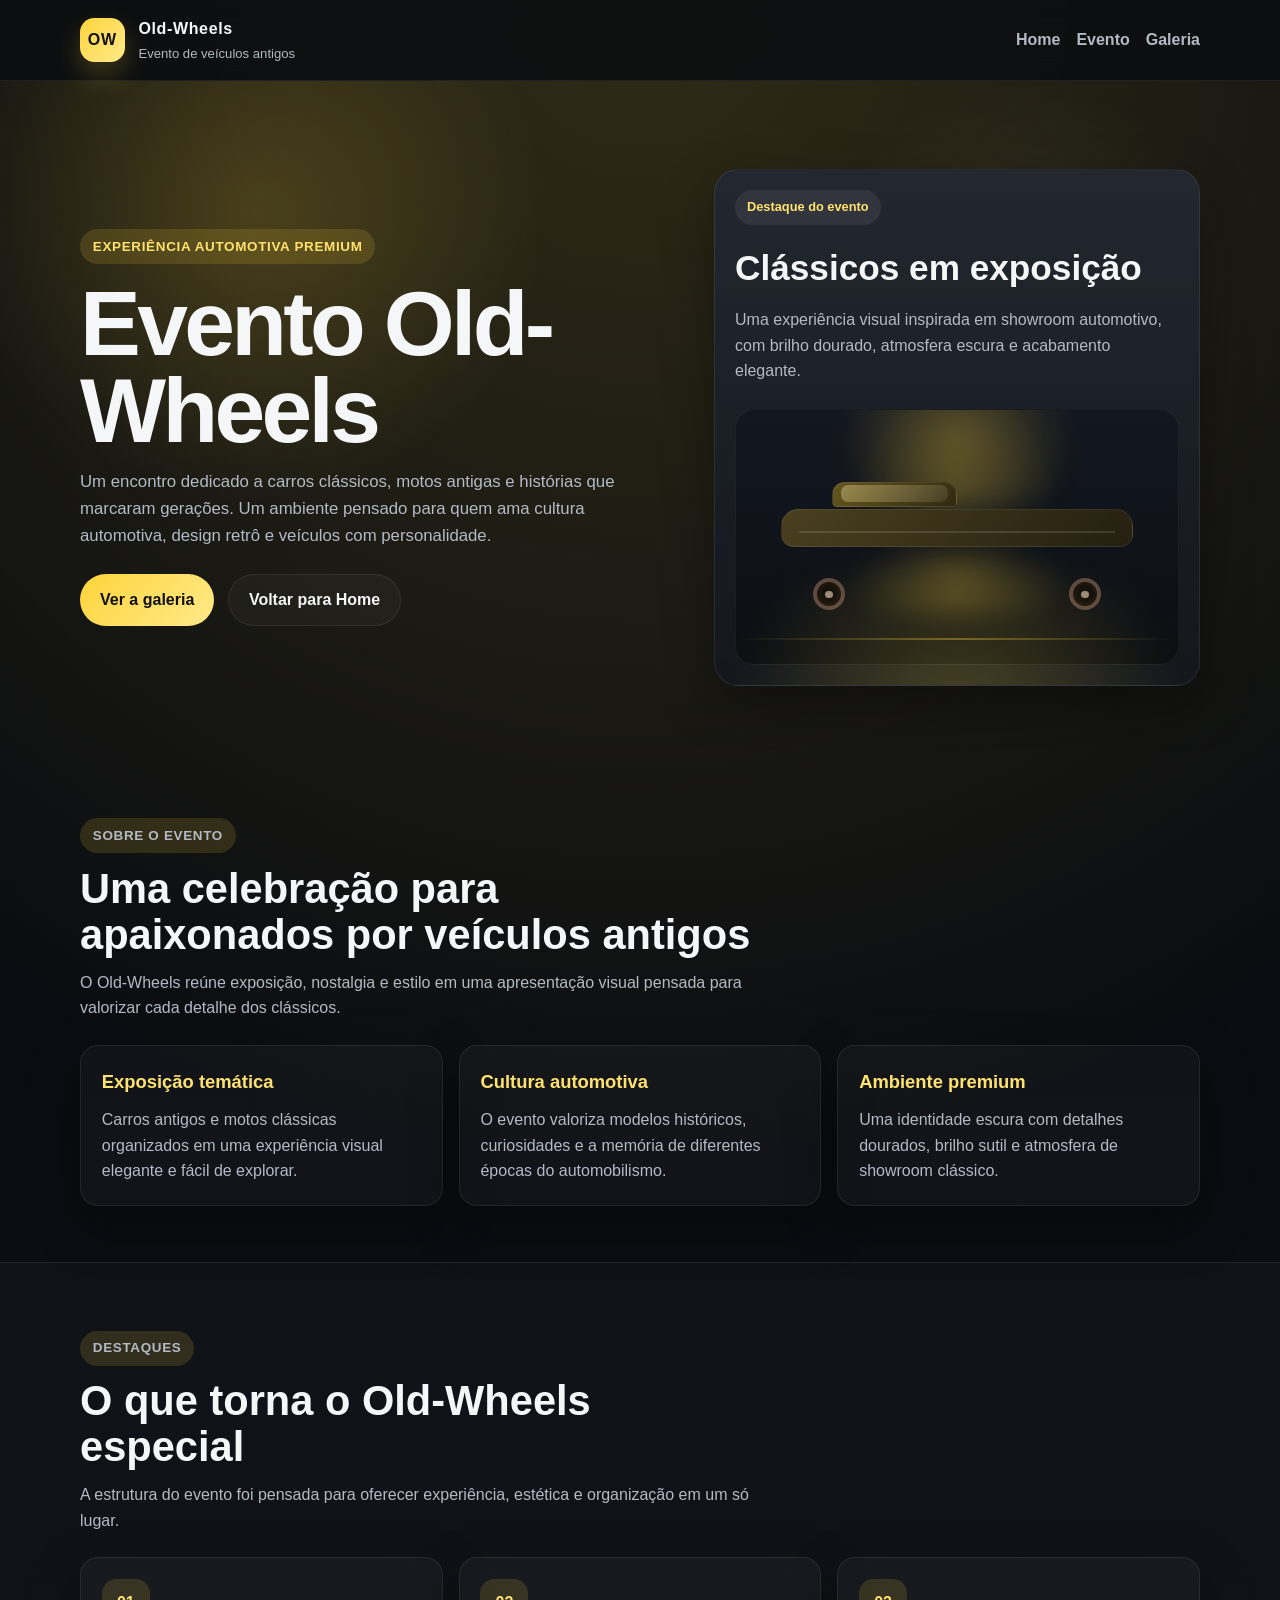
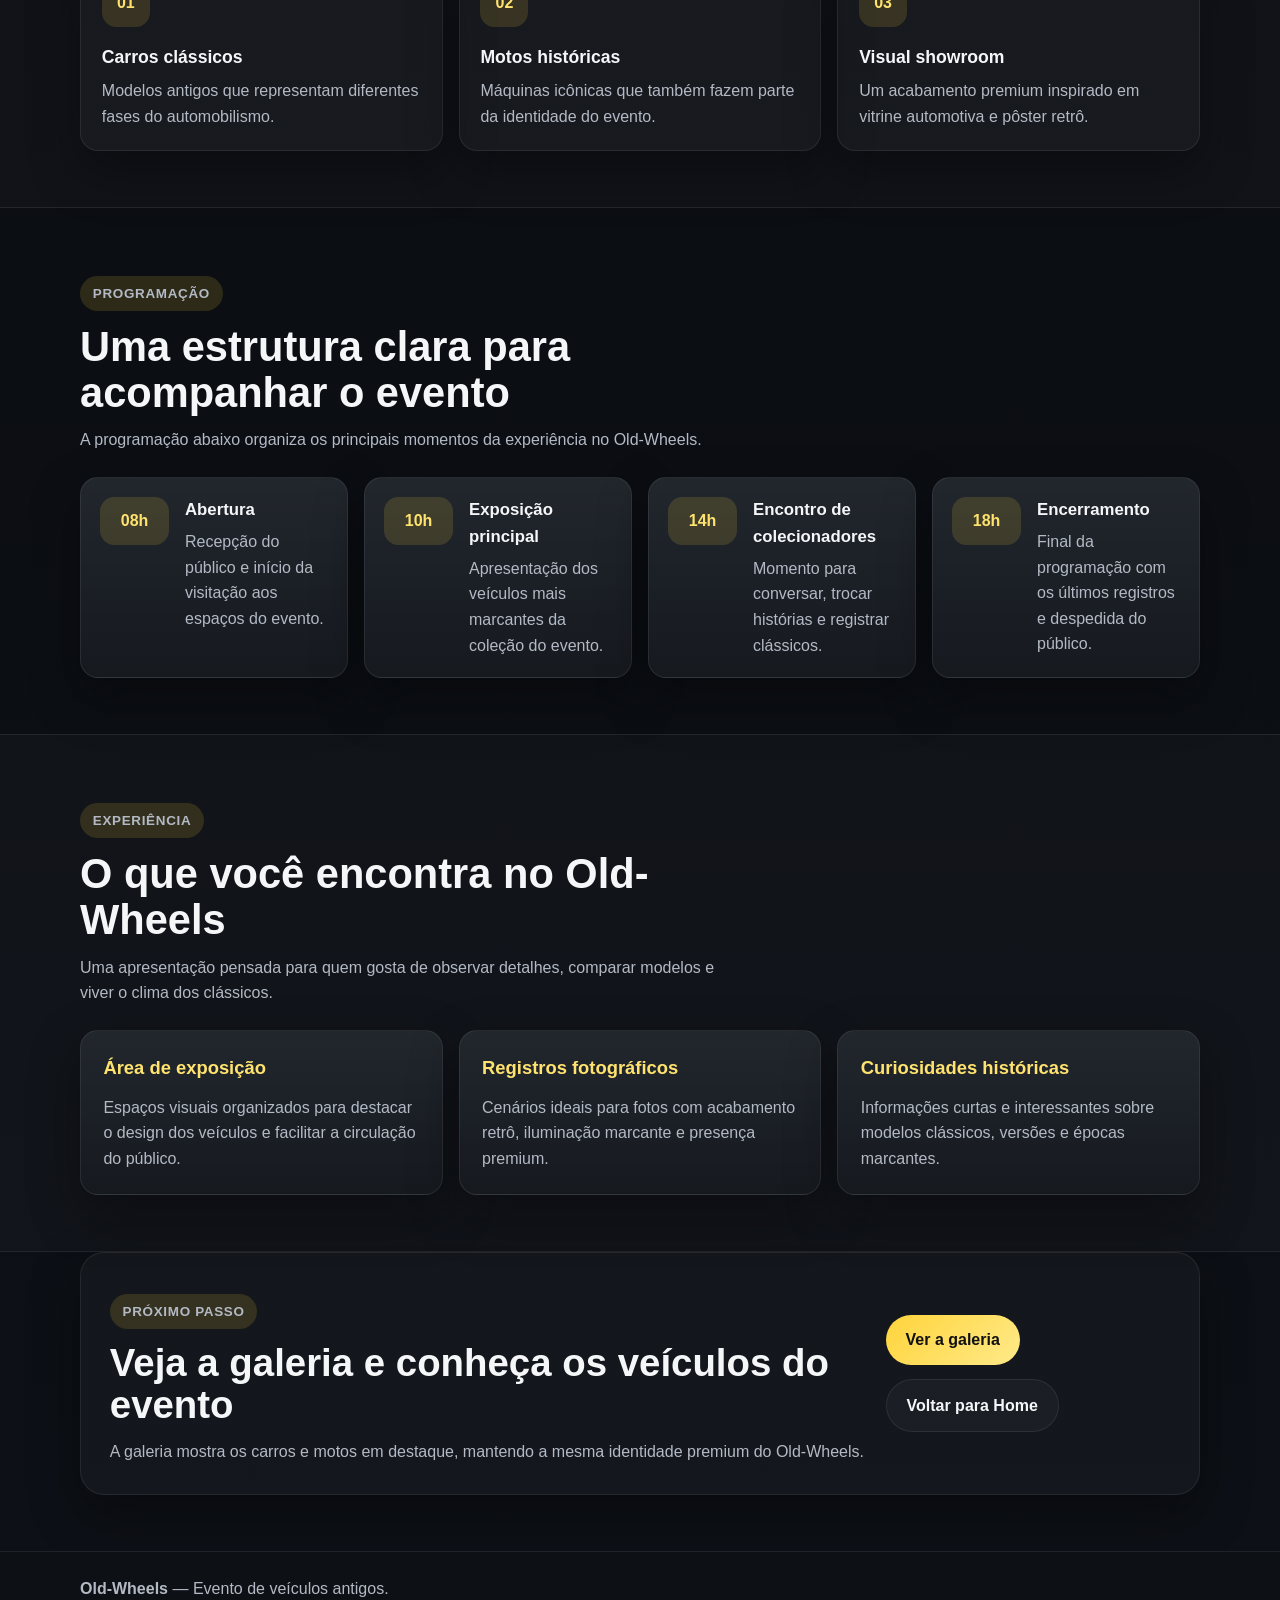
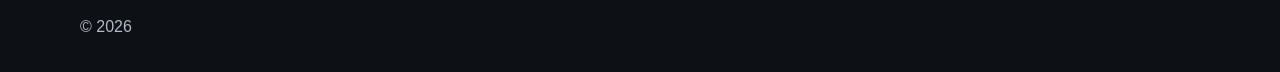
==== src/pages/events.html @ 1a895050 "mudança" ====
<!DOCTYPE html>
<html lang="pt-BR">
<head>
<meta charset="UTF-8">
<meta name="viewport" content="width=device-width, initial-scale=1.0">

<title>Old-Wheels | Evento</title>
<meta
name="description"
content="Página do evento Old-Wheels com apresentação, programação, destaques e experiência visual premium."
>

<link rel="stylesheet" href="../index.css">
<link rel="stylesheet" href="../css/responsive.css">
<link rel="stylesheet" href="../css/header.css">
<link rel="stylesheet" href="../css/footer.css">
<link rel="stylesheet" href="../css/events.css">
</head>
<body>

<a class="skip-link" href="#conteudo-principal">Pular para o conteúdo principal</a>

<!-- HEADER -->
<header class="header" id="topo">
<div class="container header-content">
<a href="../index.html" class="logo" aria-label="Ir para a página inicial Old-Wheels">
<span class="logo-mark">OW</span>
<span class="logo-text">
<strong>Old-Wheels</strong>
<small>Evento de veículos antigos</small>
</span>
</a>

<nav class="nav" aria-label="Navegação principal">
<a href="../index.html">Home</a>
<a href="events.html">Evento</a>
<a href="gallery.html">Galeria</a>
</nav>
</div>
</header>

<main id="conteudo-principal">

<!-- HERO -->
<section class="hero event-hero">
<div class="container hero-content">
<div class="hero-text">
<p class="tag">Experiência automotiva premium</p>
<h1>Evento Old-Wheels</h1>
<p class="hero-description">
Um encontro dedicado a carros clássicos, motos antigas e histórias
que marcaram gerações. Um ambiente pensado para quem ama cultura automotiva,
design retrô e veículos com personalidade.
</p>

<div class="hero-actions">
<a href="gallery.html" class="btn btn-primary">Ver a galeria</a>
<a href="../index.html" class="btn btn-secondary">Voltar para Home</a>
</div>
</div>

<div class="hero-visual" aria-hidden="true">
<div class="hero-card event-card">
<span class="hero-card-label">Destaque do evento</span>
<h2>Clássicos em exposição</h2>
<p>
Uma experiência visual inspirada em showroom automotivo, com brilho
dourado, atmosfera escura e acabamento elegante.
</p>

<div class="event-preview">
<div class="event-spotlight"></div>
<div class="event-floor"></div>

<div class="event-car">
<div class="event-car-glow"></div>
<div class="event-car-body"></div>
<div class="event-car-top"></div>
<div class="event-car-window"></div>
<div class="event-car-line"></div>
<div class="event-wheel event-wheel-left"></div>
<div class="event-wheel event-wheel-right"></div>
</div>
</div>
</div>
</div>
</div>
</section>

<!-- SOBRE O EVENTO -->
<section class="section">
<div class="container">
<div class="section-header">
<p class="section-tag">Sobre o evento</p>
<h2>Uma celebração para apaixonados por veículos antigos</h2>
<p>
O Old-Wheels reúne exposição, nostalgia e estilo em uma apresentação
visual pensada para valorizar cada detalhe dos clássicos.
</p>
</div>

<div class="about-grid">
<article class="about-card">
<h3>Exposição temática</h3>
<p>
Carros antigos e motos clássicas organizados em uma experiência visual
elegante e fácil de explorar.
</p>
</article>

<article class="about-card">
<h3>Cultura automotiva</h3>
<p>
O evento valoriza modelos históricos, curiosidades e a memória de
diferentes épocas do automobilismo.
</p>
</article>

<article class="about-card">
<h3>Ambiente premium</h3>
<p>
Uma identidade escura com detalhes dourados, brilho sutil e atmosfera
de showroom clássico.
</p>
</article>
</div>
</div>
</section>

<!-- DESTAQUES -->
<section class="section section-dark">
<div class="container">
<div class="section-header">
<p class="section-tag">Destaques</p>
<h2>O que torna o Old-Wheels especial</h2>
<p>
A estrutura do evento foi pensada para oferecer experiência, estética e
organização em um só lugar.
</p>
</div>

<div class="features-grid">
<article class="feature-card">
<span class="feature-number">01</span>
<h3>Carros clássicos</h3>
<p>Modelos antigos que representam diferentes fases do automobilismo.</p>
</article>

<article class="feature-card">
<span class="feature-number">02</span>
<h3>Motos históricas</h3>
<p>Máquinas icônicas que também fazem parte da identidade do evento.</p>
</article>

<article class="feature-card">
<span class="feature-number">03</span>
<h3>Visual showroom</h3>
<p>Um acabamento premium inspirado em vitrine automotiva e pôster retrô.</p>
</article>
</div>
</div>
</section>

<!-- PROGRAMAÇÃO -->
<section class="section">
<div class="container">
<div class="section-header">
<p class="section-tag">Programação</p>
<h2>Uma estrutura clara para acompanhar o evento</h2>
<p>
A programação abaixo organiza os principais momentos da experiência no Old-Wheels.
</p>
</div>

<div class="schedule">
<article class="schedule-item">
<span class="schedule-time">08h</span>
<div>
<h3>Abertura</h3>
<p>Recepção do público e início da visitação aos espaços do evento.</p>
</div>
</article>

<article class="schedule-item">
<span class="schedule-time">10h</span>
<div>
<h3>Exposição principal</h3>
<p>Apresentação dos veículos mais marcantes da coleção do evento.</p>
</div>
</article>

<article class="schedule-item">
<span class="schedule-time">14h</span>
<div>
<h3>Encontro de colecionadores</h3>
<p>Momento para conversar, trocar histórias e registrar clássicos.</p>
</div>
</article>

<article class="schedule-item">
<span class="schedule-time">18h</span>
<div>
<h3>Encerramento</h3>
<p>Final da programação com os últimos registros e despedida do público.</p>
</div>
</article>
</div>
</div>
</section>

<!-- EXPERIÊNCIA -->
<section class="section section-dark">
<div class="container">
<div class="section-header">
<p class="section-tag">Experiência</p>
<h2>O que você encontra no Old-Wheels</h2>
<p>
Uma apresentação pensada para quem gosta de observar detalhes, comparar modelos
e viver o clima dos clássicos.
</p>
</div>

<div class="experience-grid">
<article class="experience-card">
<h3>Área de exposição</h3>
<p>
Espaços visuais organizados para destacar o design dos veículos e facilitar
a circulação do público.
</p>
</article>

<article class="experience-card">
<h3>Registros fotográficos</h3>
<p>
Cenários ideais para fotos com acabamento retrô, iluminação marcante e presença premium.
</p>
</article>

<article class="experience-card">
<h3>Curiosidades históricas</h3>
<p>
Informações curtas e interessantes sobre modelos clássicos, versões e épocas marcantes.
</p>
</article>
</div>
</div>
</section>

<!-- CTA FINAL -->
<section class="section section-cta">
<div class="container cta">
<div>
<p class="section-tag">Próximo passo</p>
<h2>Veja a galeria e conheça os veículos do evento</h2>
<p>
A galeria mostra os carros e motos em destaque, mantendo a mesma identidade
premium do Old-Wheels.
</p>
</div>

<div class="cta-actions">
<a href="gallery.html" class="btn btn-primary">Ver a galeria</a>
<a href="../index.html" class="btn btn-secondary">Voltar para Home</a>
</div>
</div>
</section>

</main>

<!-- FOOTER -->
<footer class="footer">
<div class="container footer-content">
<p><strong>Old-Wheels</strong> — Evento de veículos antigos.</p>
<p>© 2026</p>
</div>
</footer>

</body>
</html>
---- src/index.css ----
:root{
    --bg: #0b0d10;
    --bg-soft: #11151b;
    --surface: #161b22;
    --surface-2: #1d232d;

    --text: #f4f6f8;
    --muted: #b3bac5;

    --accent: #ffd43b;
    --accent-2: #ffea8a;
    --accent-soft: rgba(255, 212, 59, 0.14);

    --border: rgba(255,255,255,0.08);
    --shadow: 0 20px 50px rgba(0,0,0,0.35);
    --radius: 18px;
    --container: 1120px;
}

*{
    margin: 0;
    padding: 0;
    box-sizing: border-box;
}

html{
    scroll-behavior: smooth;
}

body{
    font-family: Arial, Helvetica, sans-serif;
    background:
        radial-gradient(circle at top, rgba(255, 212, 59, 0.16), transparent 35%),
        linear-gradient(180deg, #090b0f 0%, #0d1016 100%);
    color: var(--text);
    line-height: 1.6;
    min-height: 100vh;
}

a{
    color: inherit;
    text-decoration: none;
}

img{
    max-width: 100%;
    display: block;
}

.container{
    width: min(100% - 2rem, var(--container));
    margin-inline: auto;
}

:focus-visible{
    outline: 3px solid var(--accent-2);
    outline-offset: 4px;
}

.skip-link{
    position: absolute;
    left: 1rem;
    top: -4rem;
    background: linear-gradient(135deg, var(--accent), var(--accent-2));
    color: #111;
    padding: 0.75rem 1rem;
    border-radius: 999px;
    z-index: 1000;
    transition: top 0.25s ease;
    font-weight: 700;
}

.skip-link:focus{
    top: 1rem;
}


/* BUTTONS */
.btn{
    display: inline-flex;
    align-items: center;
    justify-content: center;
    min-height: 2.9rem;
    padding: 0.78rem 1.25rem;
    border-radius: 999px;
    font-weight: 700;
    transition: transform 0.25s ease, background-color 0.25s ease, border-color 0.25s ease;
}

.btn:hover,
.btn:focus-visible{
    transform: translateY(-2px);
}

.btn-primary{
    background: linear-gradient(135deg, var(--accent), var(--accent-2));
    color: #111;
}

.btn-primary:hover{
    background: linear-gradient(135deg, #ffe36e, #fff0a8);
}

.btn-secondary{
    border: 1px solid var(--border);
    background: rgba(255,255,255,0.03);
    color: var(--text);
}

.btn-secondary:hover{
    border-color: rgba(255, 212, 59, 0.45);
}

/* HERO */
.hero{
    position: relative;
    overflow: hidden;
    padding: 4.5rem 0 3rem;
}

.hero::before{
    content: "";
    position: absolute;
    inset: 0;
    background:
        radial-gradient(circle at 20% 20%, rgba(255,212,59,0.18), transparent 25%),
        radial-gradient(circle at 80% 30%, rgba(255,234,138,0.08), transparent 18%);
    pointer-events: none;
}

.hero-content{
    position: relative;
    display: grid;
    gap: 2rem;
    align-items: center;
}

.tag,
.section-tag{
    display: inline-flex;
    width: fit-content;
    align-items: center;
    padding: 0.42rem 0.8rem;
    border-radius: 999px;
    background: var(--accent-soft);
    color: #ffe36e;
    font-size: 0.84rem;
    font-weight: 700;
    letter-spacing: 0.05em;
    text-transform: uppercase;
}

.hero h1{
    margin-top: 1rem;
    font-size: clamp(2.8rem, 8vw, 5.7rem);
    line-height: 0.95;
    letter-spacing: -0.04em;
    animation: fadeUp 0.9s ease both;
}

.hero-description{
    margin-top: 1rem;
    max-width: 38rem;
    color: var(--muted);
    font-size: 1.05rem;
    animation: fadeUp 1s ease 0.08s both;
}

.hero-actions{
    display: flex;
    flex-direction: column;
    gap: 0.85rem;
    margin-top: 1.5rem;
    animation: fadeUp 1s ease 0.16s both;
}

.hero-visual{
    display: grid;
    place-items: center;
    min-height: 24rem;
}

.hero-card{
    position: relative;
    width: 100%;
    max-width: 31rem;
    padding: 1.25rem;
    border-radius: 1.5rem;
    border: 1px solid var(--border);
    background:
        linear-gradient(180deg, rgba(255,255,255,0.06), rgba(255,255,255,0.02)),
        linear-gradient(180deg, #151922, #0f1318);
    box-shadow: var(--shadow);
    overflow: hidden;
    animation: float 6s ease-in-out infinite;
}

.hero-card::after{
    content: "";
    position: absolute;
    inset: auto -15% -35% -15%;
    height: 55%;
    background: radial-gradient(circle, rgba(255,212,59,0.24), transparent 65%);
    filter: blur(18px);
    pointer-events: none;
}

.hero-card-label{
    display: inline-flex;
    padding: 0.45rem 0.75rem;
    border-radius: 999px;
    background: rgba(255,255,255,0.07);
    color: #ffe36e;
    font-size: 0.8rem;
    font-weight: 700;
}

.hero-card h2{
    margin-top: 0.95rem;
    font-size: clamp(1.6rem, 4vw, 2.2rem);
}

.hero-card p{
    margin-top: 0.65rem;
    color: var(--muted);
}

/* CAR ILLUSTRATION */
.car-illustration{
    position: relative;
    height: 15rem;
    margin-top: 1.5rem;
    display: grid;
    place-items: center;
}

.car-glow{
    position: absolute;
    width: min(100%, 24rem);
    height: 7rem;
    border-radius: 50%;
    background: radial-gradient(circle, rgba(255,212,59,0.28), transparent 70%);
    filter: blur(10px);
    animation: pulse 3.5s ease-in-out infinite;
}

.car-body{
    position: absolute;
    left: 1rem;
    right: 1rem;
    top: 2.1rem;
    height: 2.25rem;
    border-radius: 1.05rem 1.05rem 0.9rem 0.9rem;
    background: linear-gradient(135deg, #3f3a27, #231f12);
    border: 1px solid rgba(255,255,255,0.08);
}

.car-top{
    position: absolute;
    left: 4rem;
    top: 1rem;
    width: 7.7rem;
    height: 1.5rem;
    border-radius: 0.8rem 0.8rem 0.3rem 0.3rem;
    background: linear-gradient(135deg, #5a5636, #2f2b18);
    border: 1px solid rgba(255,255,255,0.08);
}

.car-window{
    position: absolute;
    left: 4.55rem;
    top: 1.15rem;
    width: 6.6rem;
    height: 1.05rem;
    border-radius: 0.5rem;
    background: linear-gradient(135deg, rgba(255, 240, 168, 0.32), rgba(255,255,255,0.08));
}

.car-line{
    position: absolute;
    left: 2.1rem;
    right: 2.1rem;
    top: 3.06rem;
    height: 0.08rem;
    background: rgba(255,255,255,0.12);
}

.wheel{
    position: absolute;
    bottom: 0.15rem;
    width: 2rem;
    height: 2rem;
    border-radius: 50%;
    background: #0e0b0a;
    border: 0.3rem solid #5a473f;
    box-shadow: inset 0 0 0 0.24rem #17100d;
    animation: spin 7s linear infinite;
}

.wheel::after{
    content: "";
    position: absolute;
    inset: 35%;
    border-radius: 50%;
    background: #9b877a;
}

.wheel-left{
    left: 3rem;
}

.wheel-right{
    right: 3rem;
}

/* SECTIONS */
.section{
    padding: 3.5rem 0;
}

.section-dark{
    background: rgba(255,255,255,0.02);
    border-top: 1px solid var(--border);
    border-bottom: 1px solid var(--border);
}

.section-header{
    max-width: 42rem;
}

.section-header h2{
    margin-top: 0.8rem;
    font-size: clamp(1.7rem, 4vw, 2.6rem);
    line-height: 1.1;
}

.section-header p{
    margin-top: 0.75rem;
    color: var(--muted);
}

/* ABOUT */
.about-grid{
    display: grid;
    gap: 1rem;
    margin-top: 1.5rem;
}

.about-card,
.feature-card,
.schedule-item,
.cta{
    border: 1px solid var(--border);
    background: rgba(255,255,255,0.03);
    box-shadow: var(--shadow);
}

.about-card{
    padding: 1.3rem;
    border-radius: var(--radius);
}

.about-card h3{
    font-size: 1.15rem;
    color: #ffe36e;
}

.about-card p{
    margin-top: 0.7rem;
    color: var(--muted);
}

/* FEATURES */
.features-grid{
    display: grid;
    gap: 1rem;
    margin-top: 1.5rem;
}

.feature-card{
    border-radius: var(--radius);
    padding: 1.3rem;
    transition: transform 0.25s ease, border-color 0.25s ease, background-color 0.25s ease;
}

.feature-card:hover{
    transform: translateY(-4px);
    border-color: rgba(255, 212, 59, 0.24);
    background: rgba(255,255,255,0.05);
}

.feature-number{
    display: inline-flex;
    align-items: center;
    justify-content: center;
    width: 3rem;
    height: 3rem;
    border-radius: 0.9rem;
    background: var(--accent-soft);
    color: #ffe36e;
    font-weight: 900;
}

.feature-card h3{
    margin-top: 1rem;
    font-size: 1.1rem;
}

.feature-card p{
    margin-top: 0.45rem;
    color: var(--muted);
}

/* SCHEDULE */
.schedule{
    display: grid;
    gap: 1rem;
    margin-top: 1.5rem;
}

.schedule-item{
    display: grid;
    grid-template-columns: auto 1fr;
    gap: 1rem;
    align-items: start;
    border-radius: var(--radius);
    padding: 1.2rem;
}

.schedule-time{
    display: inline-flex;
    align-items: center;
    justify-content: center;
    min-width: 4.3rem;
    padding: 0.7rem 0.85rem;
    border-radius: 0.9rem;
    background: var(--accent-soft);
    color: #ffe36e;
    font-weight: 900;
}

.schedule-item h3{
    font-size: 1.05rem;
}

.schedule-item p{
    margin-top: 0.3rem;
    color: var(--muted);
}

/* CTA */
.section-cta{
    padding-top: 0;
}

.cta{
    display: flex;
    flex-direction: column;
    gap: 1.2rem;
    align-items: flex-start;
    justify-content: space-between;
    border-radius: 1.5rem;
    padding: 1.4rem;
}

.cta h2{
    margin-top: 0.8rem;
    font-size: clamp(1.7rem, 4vw, 2.4rem);
    line-height: 1.1;
}

.cta p{
    margin-top: 0.8rem;
    color: var(--muted);
}

.cta-actions{
    display: flex;
    flex-direction: column;
    gap: 0.85rem;
}


/* ANIMATIONS */
@keyframes fadeUp{
    from{
        opacity: 0;
        transform: translateY(1rem);
    }
    to{
        opacity: 1;
        transform: translateY(0);
    }
}

@keyframes float{
    0%, 100%{
        transform: translateY(0);
    }
    50%{
        transform: translateY(-0.5rem);
    }
}

@keyframes pulse{
    0%, 100%{
        opacity: 0.7;
        transform: scale(1);
    }
    50%{
        opacity: 1;
        transform: scale(1.04);
    }
}

@keyframes spin{
    from{
        transform: rotate(0deg);
    }
    to{
        transform: rotate(360deg);
    }
}
---- src/css/responsive.css ----
/* RESPONSIVE */
@media (min-width: 48rem){
    .hero{
        padding: 5.5rem 0 4rem;
    }

    .hero-content{
        grid-template-columns: 1.1fr 0.9fr;
        gap: 2.5rem;
    }

    .hero-actions{
        flex-direction: row;
        flex-wrap: wrap;
    }

    .about-grid{
        grid-template-columns: repeat(3, minmax(0, 1fr));
    }

    .features-grid{
        grid-template-columns: repeat(3, minmax(0, 1fr));
    }

    .schedule{
        grid-template-columns: repeat(2, minmax(0, 1fr));
    }

    .cta,
    .footer-content{
        flex-direction: row;
        align-items: center;
    }

    .cta-actions{
        flex-direction: row;
        flex-wrap: wrap;
    }
}

@media (min-width: 64rem){
    .schedule{
        grid-template-columns: repeat(4, minmax(0, 1fr));
    }

    .cta{
        padding: 1.8rem;
    }
}
---- src/css/header.css ----
/* HEADER */
.header{
    position: sticky;
    top: 0;
    z-index: 50;
    background: rgba(11, 13, 16, 0.88);
    backdrop-filter: blur(12px);
    border-bottom: 1px solid var(--border);
}

.header-content{
    display: flex;
    align-items: center;
    justify-content: space-between;
    gap: 1rem;
    padding: 1rem 0;
    flex-wrap: wrap;
}

.logo{
    display: flex;
    align-items: center;
    gap: 0.85rem;
}

.logo-mark{
    width: 2.8rem;
    height: 2.8rem;
    display: grid;
    place-items: center;
    border-radius: 0.9rem;
    background: linear-gradient(135deg, var(--accent), var(--accent-2));
    color: #111;
    font-weight: 900;
    letter-spacing: 0.05em;
    box-shadow: 0 12px 28px rgba(255, 212, 59, 0.22);
}

.logo-text{
    display: grid;
    gap: 0.1rem;
}

.logo-text strong{
    font-size: 1rem;
    letter-spacing: 0.04em;
}

.logo-text small{
    color: var(--muted);
    font-size: 0.82rem;
}

.nav{
    display: flex;
    align-items: center;
    gap: 1rem;
    flex-wrap: wrap;
}

.nav a{
    position: relative;
    color: var(--muted);
    font-weight: 700;
    padding: 0.35rem 0;
    transition: color 0.25s ease;
}

.nav a::after{
    content: "";
    position: absolute;
    left: 0;
    bottom: -0.15rem;
    width: 0;
    height: 2px;
    background: var(--accent);
    transition: width 0.25s ease;
}

.nav a:hover,
.nav a:focus-visible{
    color: var(--text);
}

.nav a:hover::after,
.nav a:focus-visible::after{
    width: 100%;
}
---- src/css/footer.css ----
/* FOOTER */
.footer{
    border-top: 1px solid var(--border);
    background: #0d1014;
    padding: 1.5rem 0 2rem;
}

.footer-content{
    display: flex;
    flex-direction: column;
    gap: 0.8rem;
    align-items: flex-start;
    justify-content: space-between;
    color: var(--muted);
}
---- src/css/events.css ----
.event-hero{
padding-bottom: 4rem;
}

.event-card{
min-height: 25rem;
}

.event-preview{
position: relative;
height: 15rem;
margin-top: 1.6rem;
display: grid;
place-items: center;
overflow: hidden;
border-radius: 1.2rem;
border: 1px solid rgba(255,255,255,0.05);
background:
radial-gradient(circle at 50% 30%, rgba(255,212,59,0.13), transparent 35%),
linear-gradient(180deg, #131720, #0c0f13);
}

.event-spotlight{
position: absolute;
top: -2rem;
width: 70%;
height: 8rem;
border-radius: 50%;
background: radial-gradient(circle, rgba(255,212,59,0.28), transparent 70%);
filter: blur(10px);
}

.event-floor{
position: absolute;
left: 0;
right: 0;
bottom: 1.5rem;
height: 2px;
background: linear-gradient(90deg, transparent, rgba(255,212,59,0.35), transparent);
}

.event-car{
position: relative;
width: min(100%, 24rem);
height: 9.5rem;
}

.event-car-glow{
position: absolute;
left: 10%;
right: 10%;
bottom: 0;
height: 3.5rem;
border-radius: 50%;
background: radial-gradient(circle, rgba(255,212,59,0.28), transparent 70%);
filter: blur(12px);
}

.event-car-body{
position: absolute;
left: 1rem;
right: 1rem;
top: 3rem;
height: 2.35rem;
border-radius: 1.1rem 1.1rem 0.8rem 0.8rem;
background: linear-gradient(135deg, #4a401f, #241f10);
border: 1px solid rgba(255,255,255,0.08);
}

.event-car-top{
position: absolute;
left: 4.2rem;
top: 1.3rem;
width: 7.8rem;
height: 1.55rem;
border-radius: 0.8rem 0.8rem 0.3rem 0.3rem;
background: linear-gradient(135deg, #66571f, #302911);
border: 1px solid rgba(255,255,255,0.08);
}

.event-car-window{
position: absolute;
left: 4.75rem;
top: 1.48rem;
width: 6.7rem;
height: 1.05rem;
border-radius: 0.45rem;
background: linear-gradient(135deg, rgba(255, 240, 168, 0.34), rgba(255,255,255,0.08));
}

.event-car-line{
position: absolute;
left: 2.15rem;
right: 2.15rem;
top: 4.38rem;
height: 0.08rem;
background: rgba(255,255,255,0.12);
}

.event-wheel{
position: absolute;
bottom: 0.18rem;
width: 2rem;
height: 2rem;
border-radius: 50%;
background: #0e0b0a;
border: 0.3rem solid #5a473f;
box-shadow: inset 0 0 0 0.22rem #17100d;
animation: spin 7s linear infinite;
}

.event-wheel::after{
content: "";
position: absolute;
inset: 35%;
border-radius: 50%;
background: #9b877a;
}

.event-wheel-left{
left: 3rem;
}

.event-wheel-right{
right: 3rem;
}

.experience-grid{
display: grid;
gap: 1rem;
margin-top: 1.5rem;
}

.experience-card{
padding: 1.4rem;
border-radius: var(--radius);
border: 1px solid var(--border);
background:
linear-gradient(180deg, rgba(255,255,255,0.05), rgba(255,255,255,0.02)),
linear-gradient(180deg, #161b22, #11151b);
box-shadow: var(--shadow);
transition: transform 0.25s ease, border-color 0.25s ease;
}

.experience-card:hover,
.experience-card:focus-visible{
transform: translateY(-4px);
border-color: rgba(255,212,59,0.35);
}

.experience-card h3{
font-size: 1.15rem;
color: #ffe36e;
}

.experience-card p{
margin-top: 0.75rem;
color: var(--muted);
}

.schedule-item{
border: 1px solid var(--border);
background:
linear-gradient(180deg, rgba(255,255,255,0.05), rgba(255,255,255,0.02)),
linear-gradient(180deg, #161b22, #11151b);
}

.schedule-item:hover{
border-color: rgba(255,212,59,0.28);
}

@media (min-width: 48rem){
.experience-grid{
grid-template-columns: repeat(3, minmax(0, 1fr));
}

.event-preview{
height: 16rem;
}
}

@media (min-width: 64rem){
.event-card{
min-height: 26rem;
}
}
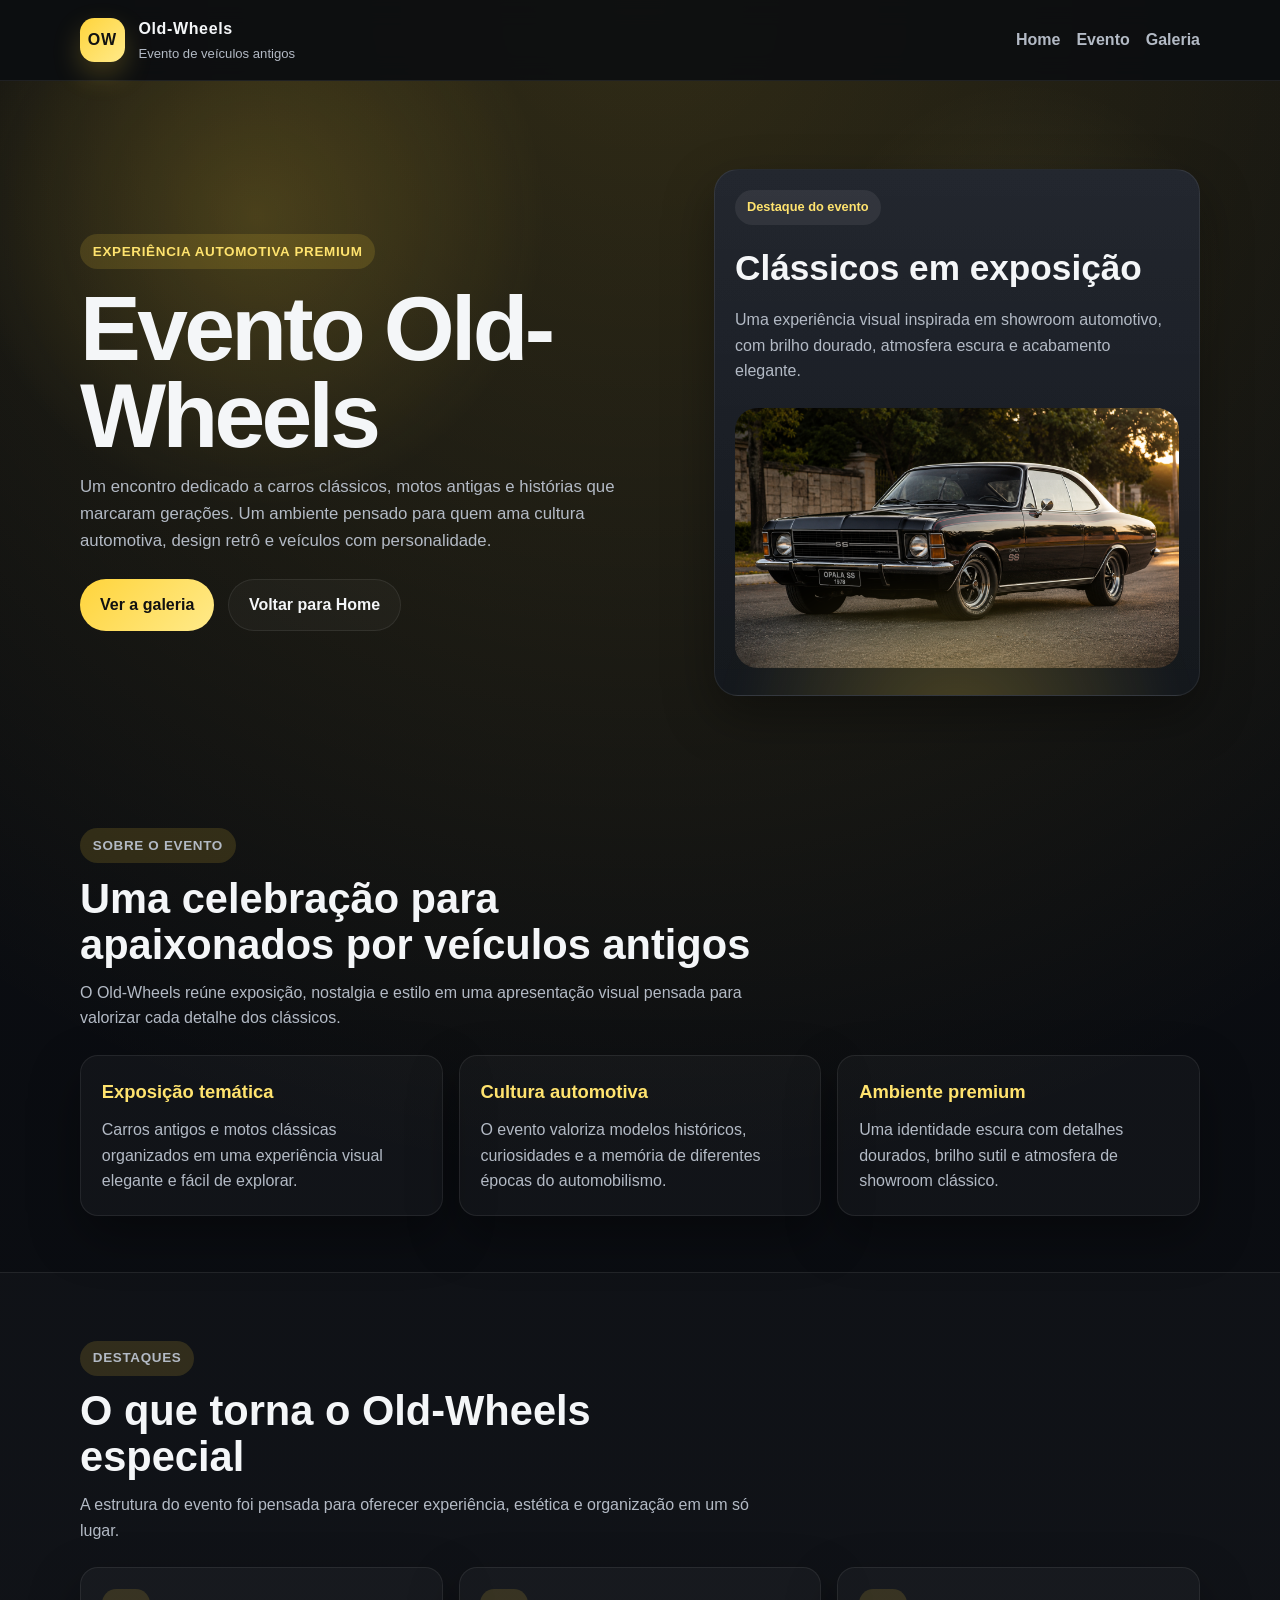
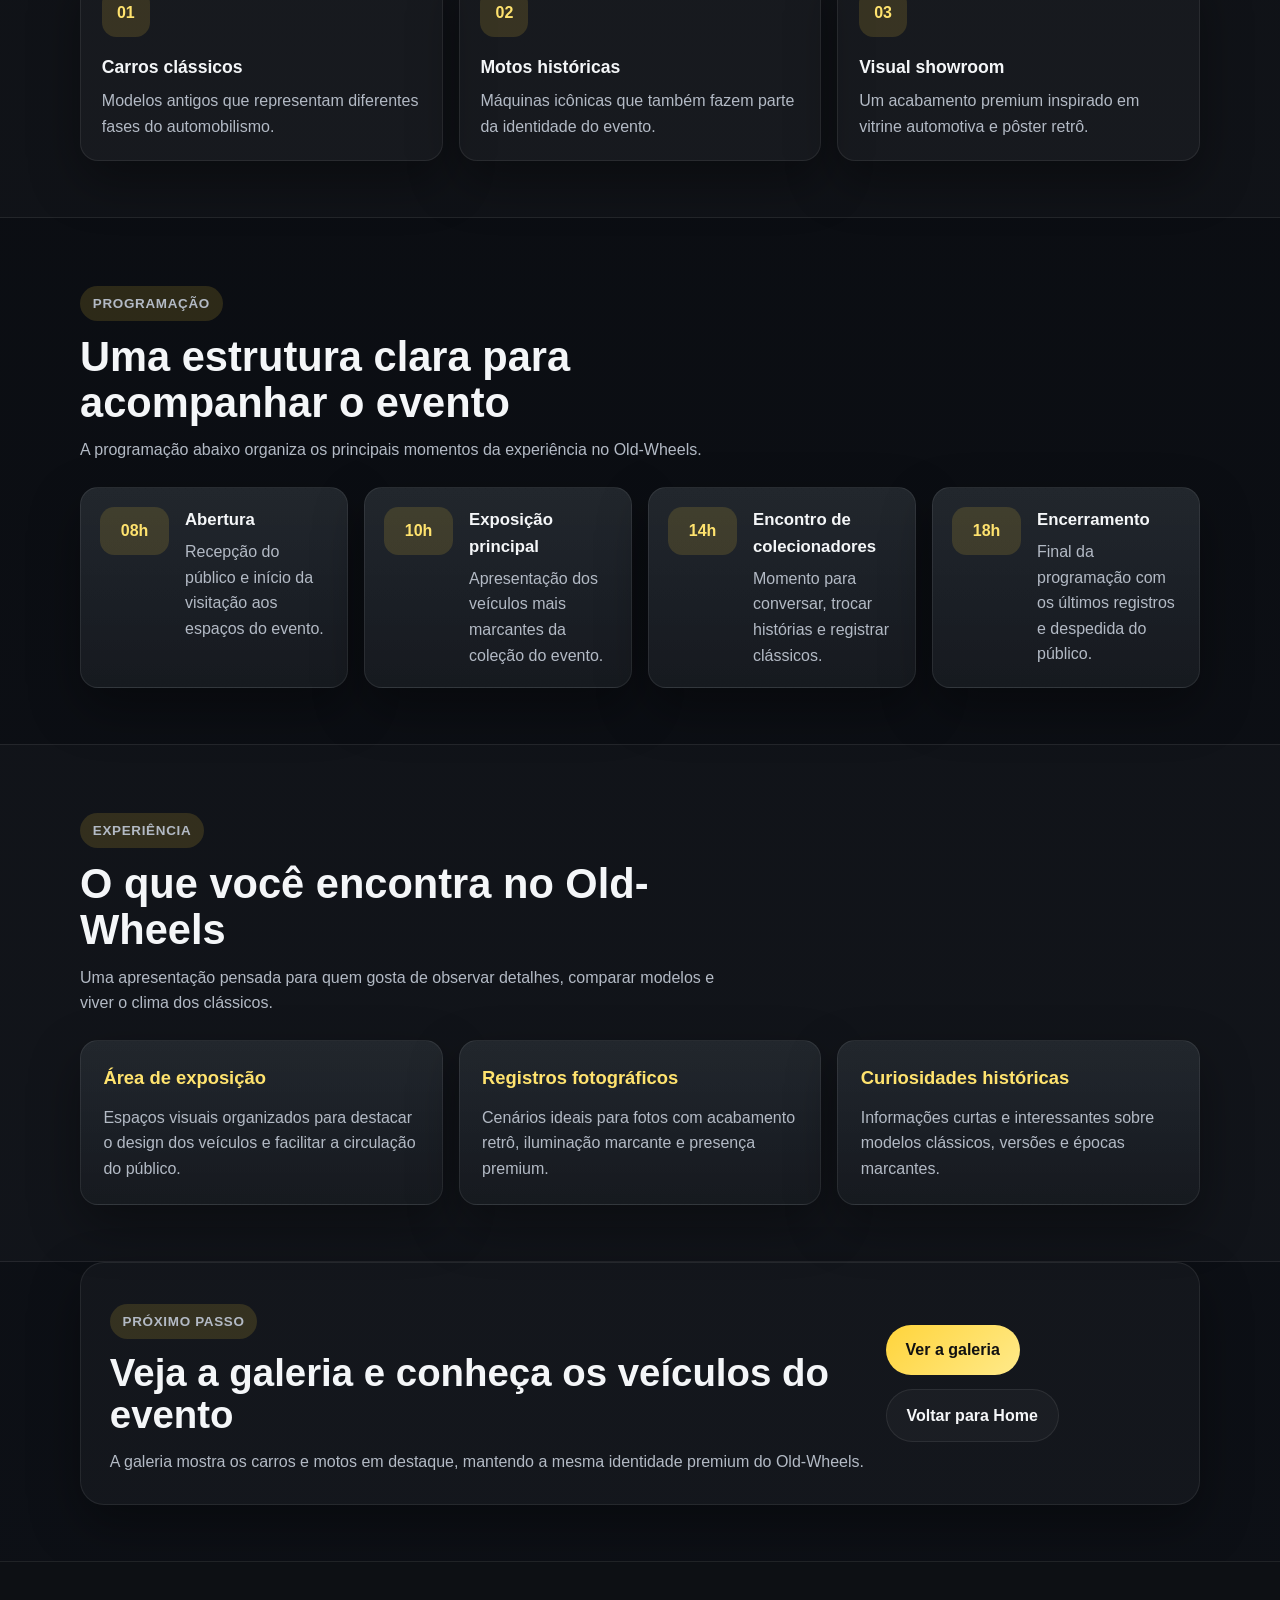
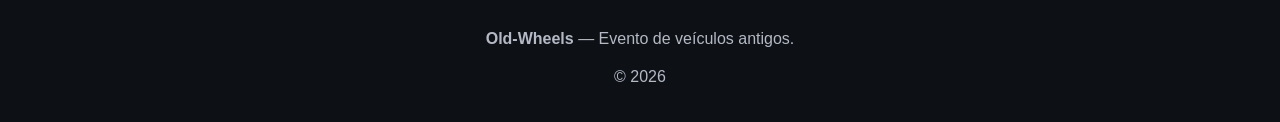
==== commit 3f005ae0: "identação e responsividade" ====
--- a/src/pages/events.html
+++ b/src/pages/events.html
@@ -1,279 +1,265 @@
 <!DOCTYPE html>
 <html lang="pt-BR">
 <head>
-<meta charset="UTF-8">
-<meta name="viewport" content="width=device-width, initial-scale=1.0">
-
-<title>Old-Wheels | Evento</title>
-<meta
-name="description"
-content="Página do evento Old-Wheels com apresentação, programação, destaques e experiência visual premium."
->
-
-<link rel="stylesheet" href="../index.css">
-<link rel="stylesheet" href="../css/responsive.css">
-<link rel="stylesheet" href="../css/header.css">
-<link rel="stylesheet" href="../css/footer.css">
-<link rel="stylesheet" href="../css/events.css">
+  <meta charset="UTF-8">
+  <meta name="viewport" content="width=device-width, initial-scale=1.0">
+
+  <title>Old-Wheels | Evento</title>
+  <meta
+    name="description"
+    content="Página do evento Old-Wheels com apresentação, programação, destaques e experiência visual premium."
+  >
+
+  <link rel="stylesheet" href="../index.css">
+  <link rel="stylesheet" href="../css/responsive.css">
+  <link rel="stylesheet" href="../css/header.css">
+  <link rel="stylesheet" href="../css/footer.css">
+  <link rel="stylesheet" href="../css/events.css">
 </head>
 <body>
-
-<a class="skip-link" href="#conteudo-principal">Pular para o conteúdo principal</a>
-
-<!-- HEADER -->
-<header class="header" id="topo">
-<div class="container header-content">
-<a href="../index.html" class="logo" aria-label="Ir para a página inicial Old-Wheels">
-<span class="logo-mark">OW</span>
-<span class="logo-text">
-<strong>Old-Wheels</strong>
-<small>Evento de veículos antigos</small>
-</span>
-</a>
-
-<nav class="nav" aria-label="Navegação principal">
-<a href="../index.html">Home</a>
-<a href="events.html">Evento</a>
-<a href="gallery.html">Galeria</a>
-</nav>
-</div>
-</header>
-
-<main id="conteudo-principal">
-
-<!-- HERO -->
-<section class="hero event-hero">
-<div class="container hero-content">
-<div class="hero-text">
-<p class="tag">Experiência automotiva premium</p>
-<h1>Evento Old-Wheels</h1>
-<p class="hero-description">
-Um encontro dedicado a carros clássicos, motos antigas e histórias
-que marcaram gerações. Um ambiente pensado para quem ama cultura automotiva,
-design retrô e veículos com personalidade.
-</p>
-
-<div class="hero-actions">
-<a href="gallery.html" class="btn btn-primary">Ver a galeria</a>
-<a href="../index.html" class="btn btn-secondary">Voltar para Home</a>
-</div>
-</div>
-
-<div class="hero-visual" aria-hidden="true">
-<div class="hero-card event-card">
-<span class="hero-card-label">Destaque do evento</span>
-<h2>Clássicos em exposição</h2>
-<p>
-Uma experiência visual inspirada em showroom automotivo, com brilho
-dourado, atmosfera escura e acabamento elegante.
-</p>
-
-<div class="event-preview">
-<div class="event-spotlight"></div>
-<div class="event-floor"></div>
-
-<div class="event-car">
-<div class="event-car-glow"></div>
-<div class="event-car-body"></div>
-<div class="event-car-top"></div>
-<div class="event-car-window"></div>
-<div class="event-car-line"></div>
-<div class="event-wheel event-wheel-left"></div>
-<div class="event-wheel event-wheel-right"></div>
-</div>
-</div>
-</div>
-</div>
-</div>
-</section>
-
-<!-- SOBRE O EVENTO -->
-<section class="section">
-<div class="container">
-<div class="section-header">
-<p class="section-tag">Sobre o evento</p>
-<h2>Uma celebração para apaixonados por veículos antigos</h2>
-<p>
-O Old-Wheels reúne exposição, nostalgia e estilo em uma apresentação
-visual pensada para valorizar cada detalhe dos clássicos.
-</p>
-</div>
-
-<div class="about-grid">
-<article class="about-card">
-<h3>Exposição temática</h3>
-<p>
-Carros antigos e motos clássicas organizados em uma experiência visual
-elegante e fácil de explorar.
-</p>
-</article>
-
-<article class="about-card">
-<h3>Cultura automotiva</h3>
-<p>
-O evento valoriza modelos históricos, curiosidades e a memória de
-diferentes épocas do automobilismo.
-</p>
-</article>
-
-<article class="about-card">
-<h3>Ambiente premium</h3>
-<p>
-Uma identidade escura com detalhes dourados, brilho sutil e atmosfera
-de showroom clássico.
-</p>
-</article>
-</div>
-</div>
-</section>
-
-<!-- DESTAQUES -->
-<section class="section section-dark">
-<div class="container">
-<div class="section-header">
-<p class="section-tag">Destaques</p>
-<h2>O que torna o Old-Wheels especial</h2>
-<p>
-A estrutura do evento foi pensada para oferecer experiência, estética e
-organização em um só lugar.
-</p>
-</div>
-
-<div class="features-grid">
-<article class="feature-card">
-<span class="feature-number">01</span>
-<h3>Carros clássicos</h3>
-<p>Modelos antigos que representam diferentes fases do automobilismo.</p>
-</article>
-
-<article class="feature-card">
-<span class="feature-number">02</span>
-<h3>Motos históricas</h3>
-<p>Máquinas icônicas que também fazem parte da identidade do evento.</p>
-</article>
-
-<article class="feature-card">
-<span class="feature-number">03</span>
-<h3>Visual showroom</h3>
-<p>Um acabamento premium inspirado em vitrine automotiva e pôster retrô.</p>
-</article>
-</div>
-</div>
-</section>
-
-<!-- PROGRAMAÇÃO -->
-<section class="section">
-<div class="container">
-<div class="section-header">
-<p class="section-tag">Programação</p>
-<h2>Uma estrutura clara para acompanhar o evento</h2>
-<p>
-A programação abaixo organiza os principais momentos da experiência no Old-Wheels.
-</p>
-</div>
-
-<div class="schedule">
-<article class="schedule-item">
-<span class="schedule-time">08h</span>
-<div>
-<h3>Abertura</h3>
-<p>Recepção do público e início da visitação aos espaços do evento.</p>
-</div>
-</article>
-
-<article class="schedule-item">
-<span class="schedule-time">10h</span>
-<div>
-<h3>Exposição principal</h3>
-<p>Apresentação dos veículos mais marcantes da coleção do evento.</p>
-</div>
-</article>
-
-<article class="schedule-item">
-<span class="schedule-time">14h</span>
-<div>
-<h3>Encontro de colecionadores</h3>
-<p>Momento para conversar, trocar histórias e registrar clássicos.</p>
-</div>
-</article>
-
-<article class="schedule-item">
-<span class="schedule-time">18h</span>
-<div>
-<h3>Encerramento</h3>
-<p>Final da programação com os últimos registros e despedida do público.</p>
-</div>
-</article>
-</div>
-</div>
-</section>
-
-<!-- EXPERIÊNCIA -->
-<section class="section section-dark">
-<div class="container">
-<div class="section-header">
-<p class="section-tag">Experiência</p>
-<h2>O que você encontra no Old-Wheels</h2>
-<p>
-Uma apresentação pensada para quem gosta de observar detalhes, comparar modelos
-e viver o clima dos clássicos.
-</p>
-</div>
-
-<div class="experience-grid">
-<article class="experience-card">
-<h3>Área de exposição</h3>
-<p>
-Espaços visuais organizados para destacar o design dos veículos e facilitar
-a circulação do público.
-</p>
-</article>
-
-<article class="experience-card">
-<h3>Registros fotográficos</h3>
-<p>
-Cenários ideais para fotos com acabamento retrô, iluminação marcante e presença premium.
-</p>
-</article>
-
-<article class="experience-card">
-<h3>Curiosidades históricas</h3>
-<p>
-Informações curtas e interessantes sobre modelos clássicos, versões e épocas marcantes.
-</p>
-</article>
-</div>
-</div>
-</section>
-
-<!-- CTA FINAL -->
-<section class="section section-cta">
-<div class="container cta">
-<div>
-<p class="section-tag">Próximo passo</p>
-<h2>Veja a galeria e conheça os veículos do evento</h2>
-<p>
-A galeria mostra os carros e motos em destaque, mantendo a mesma identidade
-premium do Old-Wheels.
-</p>
-</div>
-
-<div class="cta-actions">
-<a href="gallery.html" class="btn btn-primary">Ver a galeria</a>
-<a href="../index.html" class="btn btn-secondary">Voltar para Home</a>
-</div>
-</div>
-</section>
-
-</main>
-
-<!-- FOOTER -->
-<footer class="footer">
-<div class="container footer-content">
-<p><strong>Old-Wheels</strong> — Evento de veículos antigos.</p>
-<p>© 2026</p>
-</div>
-</footer>
-
+  <a class="skip-link" href="#conteudo-principal">Pular para o conteúdo principal</a>
+
+  <header class="header" id="topo">
+    <div class="container header-content">
+      <a href="../index.html" class="logo" aria-label="Ir para a página inicial Old-Wheels">
+        <span class="logo-mark">OW</span>
+        <span class="logo-text">
+          <strong>Old-Wheels</strong>
+          <small>Evento de veículos antigos</small>
+        </span>
+      </a>
+
+      <nav class="nav" aria-label="Navegação principal">
+        <a href="../index.html">Home</a>
+        <a href="events.html" aria-current="page">Evento</a>
+        <a href="gallery.html">Galeria</a>
+      </nav>
+    </div>
+  </header>
+
+  <main id="conteudo-principal">
+    <section class="hero event-hero" aria-labelledby="titulo-evento">
+      <div class="container hero-content">
+        <div class="hero-text">
+          <p class="tag">Experiência automotiva premium</p>
+          <h1 id="titulo-evento">Evento Old-Wheels</h1>
+          <p class="hero-description">
+            Um encontro dedicado a carros clássicos, motos antigas e histórias
+            que marcaram gerações. Um ambiente pensado para quem ama cultura automotiva,
+            design retrô e veículos com personalidade.
+          </p>
+
+          <div class="hero-actions">
+            <a href="gallery.html" class="btn btn-primary">Ver a galeria</a>
+            <a href="../index.html" class="btn btn-secondary">Voltar para Home</a>
+          </div>
+        </div>
+
+        <div class="hero-visual" aria-hidden="true">
+            <div class="hero-card gallery-card">
+                        <span class="hero-card-label">
+                            Destaque do evento
+                        </span>
+
+                        <h2>
+                            Clássicos em exposição
+
+                        </h2>
+
+                        <p>
+                            Uma experiência visual inspirada em showroom automotivo, com brilho dourado, atmosfera escura e acabamento elegante.
+                        </p>
+
+                        <img
+                            src="../../assets/opalass.png"
+                            alt="Carro clássico premium"
+                            class="hero-image"
+                        >
+                    </div>
+                </div>
+
+            </div>
+        </section>
+
+    <section class="section" aria-labelledby="sobre-evento">
+      <div class="container">
+        <header class="section-header">
+          <p class="section-tag">Sobre o evento</p>
+          <h2 id="sobre-evento">Uma celebração para apaixonados por veículos antigos</h2>
+          <p>
+            O Old-Wheels reúne exposição, nostalgia e estilo em uma apresentação
+            visual pensada para valorizar cada detalhe dos clássicos.
+          </p>
+        </header>
+
+        <div class="about-grid">
+          <article class="about-card">
+            <h3>Exposição temática</h3>
+            <p>
+              Carros antigos e motos clássicas organizados em uma experiência visual
+              elegante e fácil de explorar.
+            </p>
+          </article>
+
+          <article class="about-card">
+            <h3>Cultura automotiva</h3>
+            <p>
+              O evento valoriza modelos históricos, curiosidades e a memória de
+              diferentes épocas do automobilismo.
+            </p>
+          </article>
+
+          <article class="about-card">
+            <h3>Ambiente premium</h3>
+            <p>
+              Uma identidade escura com detalhes dourados, brilho sutil e atmosfera
+              de showroom clássico.
+            </p>
+          </article>
+        </div>
+      </div>
+    </section>
+
+    <section class="section section-dark" aria-labelledby="destaques-evento">
+      <div class="container">
+        <header class="section-header">
+          <p class="section-tag">Destaques</p>
+          <h2 id="destaques-evento">O que torna o Old-Wheels especial</h2>
+          <p>
+            A estrutura do evento foi pensada para oferecer experiência, estética e
+            organização em um só lugar.
+          </p>
+        </header>
+
+        <div class="features-grid">
+          <article class="feature-card">
+            <span class="feature-number">01</span>
+            <h3>Carros clássicos</h3>
+            <p>Modelos antigos que representam diferentes fases do automobilismo.</p>
+          </article>
+
+          <article class="feature-card">
+            <span class="feature-number">02</span>
+            <h3>Motos históricas</h3>
+            <p>Máquinas icônicas que também fazem parte da identidade do evento.</p>
+          </article>
+
+          <article class="feature-card">
+            <span class="feature-number">03</span>
+            <h3>Visual showroom</h3>
+            <p>Um acabamento premium inspirado em vitrine automotiva e pôster retrô.</p>
+          </article>
+        </div>
+      </div>
+    </section>
+
+    <section class="section" aria-labelledby="programacao-evento">
+      <div class="container">
+        <header class="section-header">
+          <p class="section-tag">Programação</p>
+          <h2 id="programacao-evento">Uma estrutura clara para acompanhar o evento</h2>
+          <p>
+            A programação abaixo organiza os principais momentos da experiência no Old-Wheels.
+          </p>
+        </header>
+
+        <div class="schedule">
+          <article class="schedule-item">
+            <span class="schedule-time">08h</span>
+            <div>
+              <h3>Abertura</h3>
+              <p>Recepção do público e início da visitação aos espaços do evento.</p>
+            </div>
+          </article>
+
+          <article class="schedule-item">
+            <span class="schedule-time">10h</span>
+            <div>
+              <h3>Exposição principal</h3>
+              <p>Apresentação dos veículos mais marcantes da coleção do evento.</p>
+            </div>
+          </article>
+
+          <article class="schedule-item">
+            <span class="schedule-time">14h</span>
+            <div>
+              <h3>Encontro de colecionadores</h3>
+              <p>Momento para conversar, trocar histórias e registrar clássicos.</p>
+            </div>
+          </article>
+
+          <article class="schedule-item">
+            <span class="schedule-time">18h</span>
+            <div>
+              <h3>Encerramento</h3>
+              <p>Final da programação com os últimos registros e despedida do público.</p>
+            </div>
+          </article>
+        </div>
+      </div>
+    </section>
+
+    <section class="section section-dark" aria-labelledby="experiencia-evento">
+      <div class="container">
+        <header class="section-header">
+          <p class="section-tag">Experiência</p>
+          <h2 id="experiencia-evento">O que você encontra no Old-Wheels</h2>
+          <p>
+            Uma apresentação pensada para quem gosta de observar detalhes, comparar modelos
+            e viver o clima dos clássicos.
+          </p>
+        </header>
+
+        <div class="experience-grid">
+          <article class="experience-card">
+            <h3>Área de exposição</h3>
+            <p>
+              Espaços visuais organizados para destacar o design dos veículos e facilitar
+              a circulação do público.
+            </p>
+          </article>
+
+          <article class="experience-card">
+            <h3>Registros fotográficos</h3>
+            <p>
+              Cenários ideais para fotos com acabamento retrô, iluminação marcante e presença premium.
+            </p>
+          </article>
+
+          <article class="experience-card">
+            <h3>Curiosidades históricas</h3>
+            <p>
+              Informações curtas e interessantes sobre modelos clássicos, versões e épocas marcantes.
+            </p>
+          </article>
+        </div>
+      </div>
+    </section>
+
+    <section class="section section-cta" aria-labelledby="cta-final">
+      <div class="container cta">
+        <div>
+          <p class="section-tag">Próximo passo</p>
+          <h2 id="cta-final">Veja a galeria e conheça os veículos do evento</h2>
+          <p>
+            A galeria mostra os carros e motos em destaque, mantendo a mesma identidade
+            premium do Old-Wheels.
+          </p>
+        </div>
+
+        <div class="cta-actions">
+          <a href="gallery.html" class="btn btn-primary">Ver a galeria</a>
+          <a href="../index.html" class="btn btn-secondary">Voltar para Home</a>
+        </div>
+      </div>
+    </section>
+  </main>
+
+  <footer class="footer">
+    <div class="container footer-content">
+      <p><strong>Old-Wheels</strong> — Evento de veículos antigos.</p>
+      <p>© 2026</p>
+    </div>
+  </footer>
 </body>
 </html>
--- a/src/index.css
+++ b/src/index.css
@@ -42,9 +42,19 @@
     text-decoration: none;
 }
 
-img{
-    max-width: 100%;
-    display: block;
+.hero-image {
+  width: 100%;
+  height: 260px;
+  object-fit: cover;
+  border-radius: 1.4rem;
+  margin-top: 1.5rem;
+}
+
+@media (max-width: 768px) {
+  .hero-image {
+    height: 160px;
+    border-radius: 1rem;
+  }
 }
 
 .container{
--- a/src/css/footer.css
+++ b/src/css/footer.css
@@ -2,14 +2,14 @@
 .footer{
     border-top: 1px solid var(--border);
     background: #0d1014;
-    padding: 1.5rem 0 2rem;
+    padding: 4rem 0 2rem;
 }
 
 .footer-content{
     display: flex;
     flex-direction: column;
     gap: 0.8rem;
-    align-items: flex-start;
+    align-items: center;
     justify-content: space-between;
     color: var(--muted);
 }
